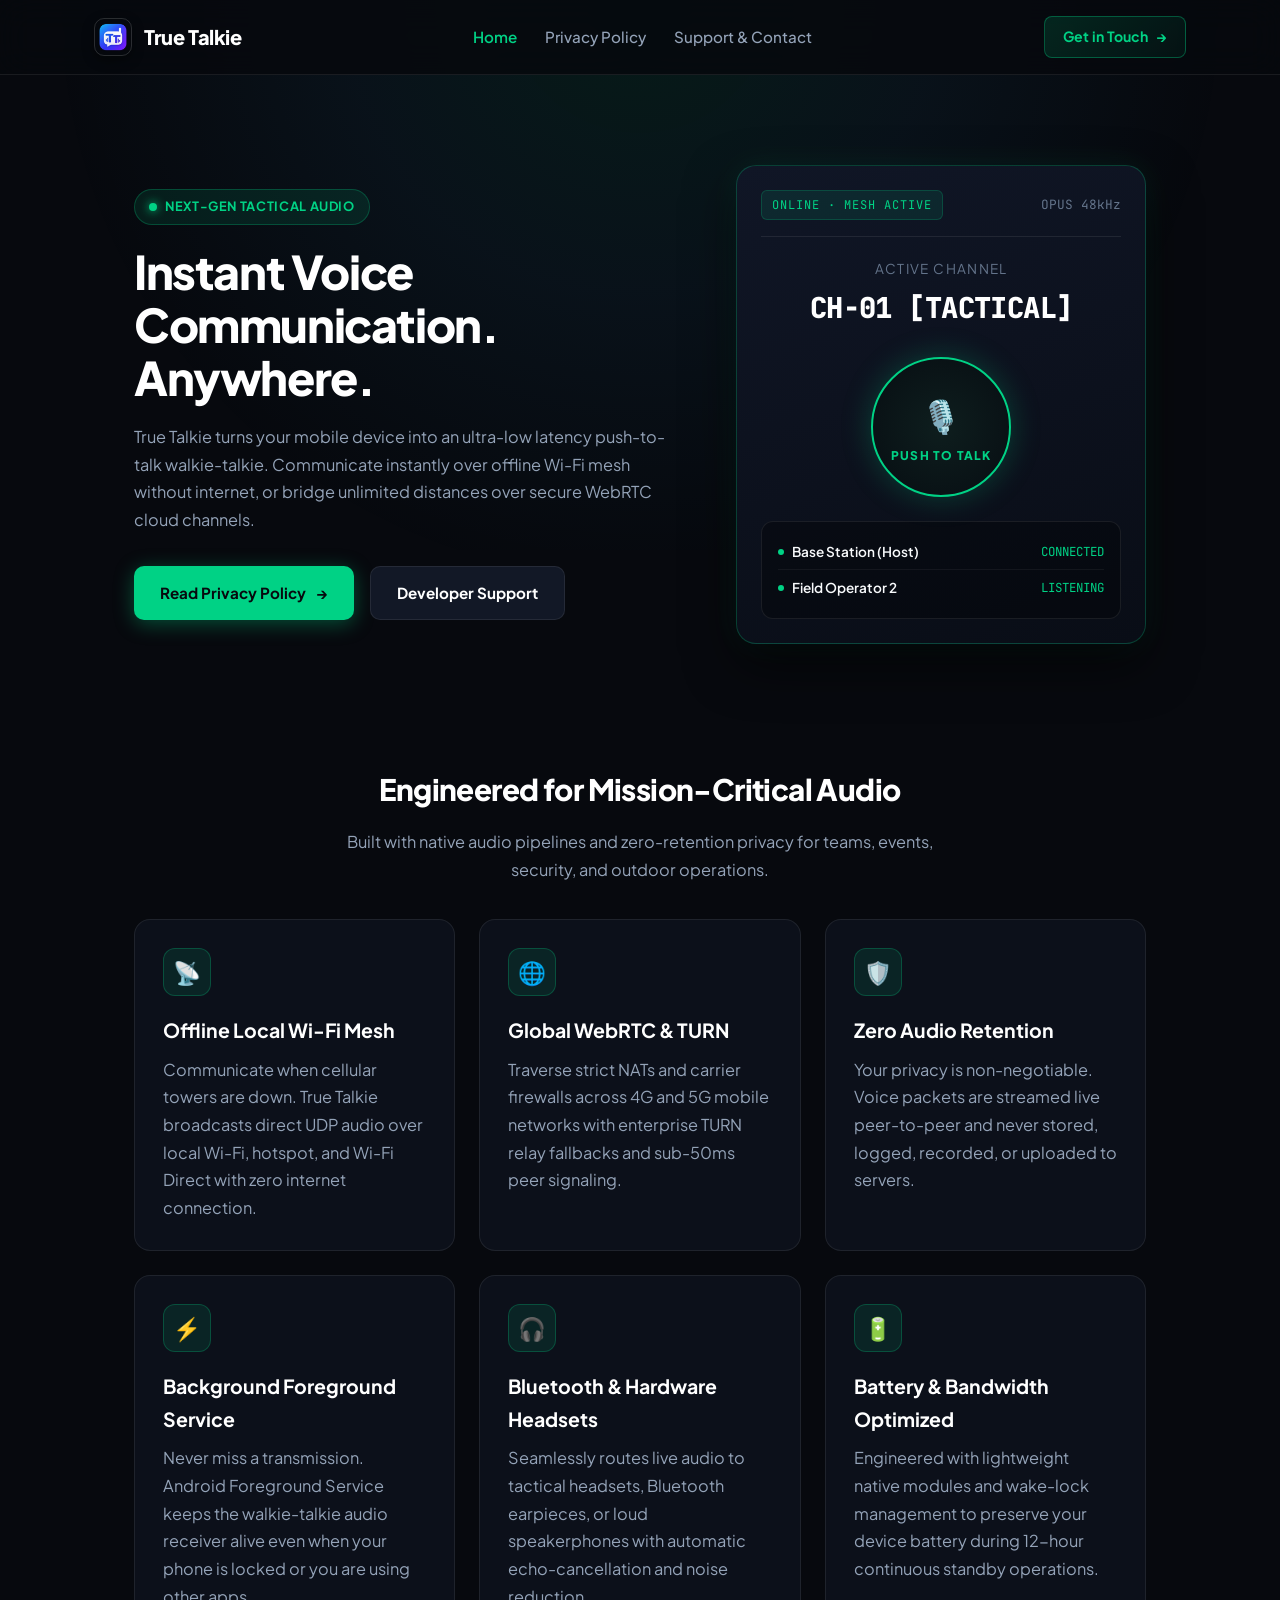
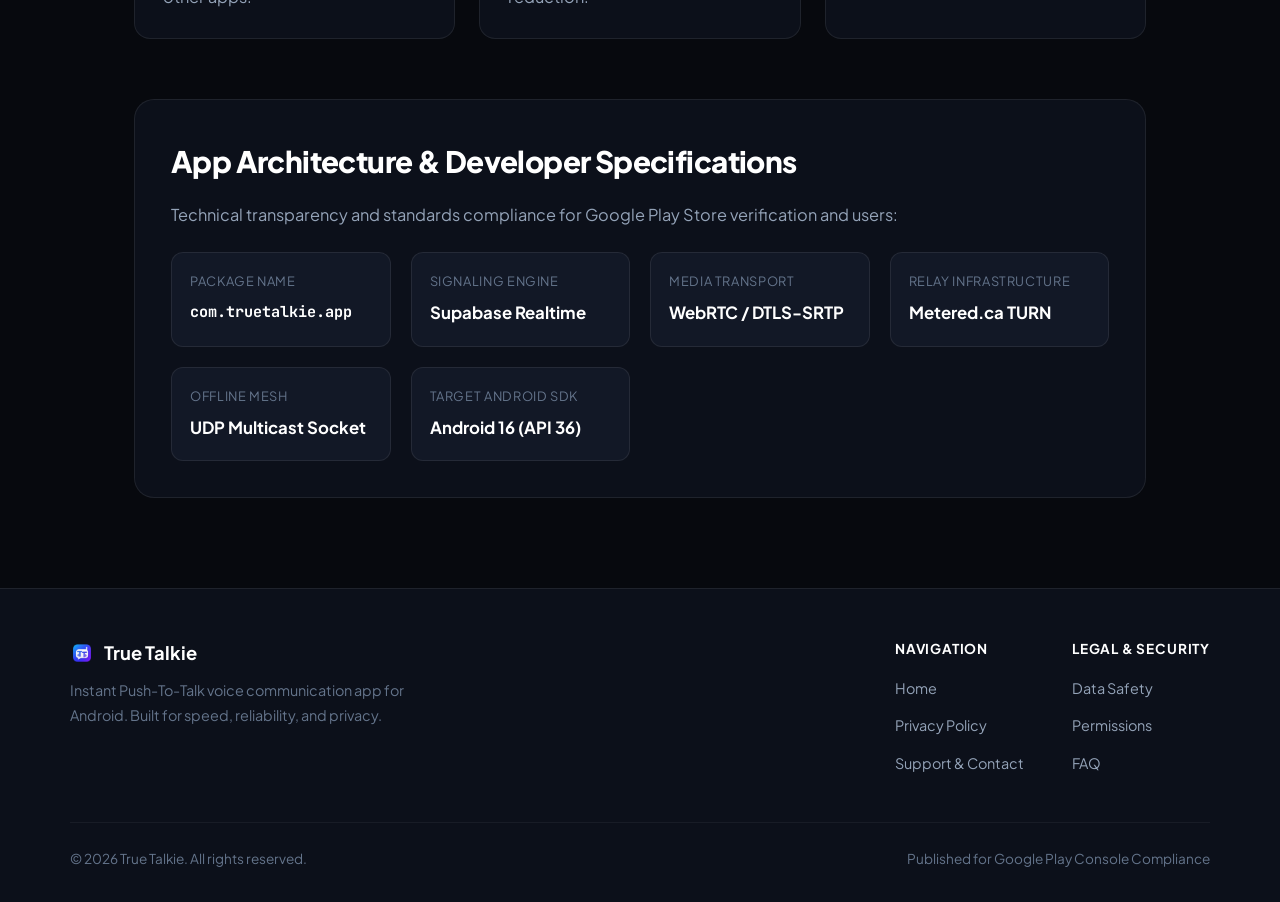
==== index.html @ cc9174ef "feat: publish true talkie official website, privacy policy, and support pages" ====
<!DOCTYPE html>
<html lang="en">
<head>
  <meta charset="UTF-8">
  <meta name="viewport" content="width=device-width, initial-scale=1.0">
  <title>True Talkie - Real-Time Push-To-Talk Voice App</title>
  <meta name="description" content="True Talkie: Instant low-latency push-to-talk voice communication app. Works over offline Wi-Fi mesh without internet and encrypted WebRTC channels.">
  <link rel="icon" type="image/png" href="assets/favicon.png">
  <link rel="stylesheet" href="style.css">
  <style>
    /* Home Page Specific Styling */
    .hero {
      padding: 40px 0 60px 0;
      display: grid;
      grid-template-columns: 1.15fr 0.85fr;
      gap: 48px;
      align-items: center;
    }

    .hero-content {
      max-width: 580px;
    }

    .hero-actions {
      display: flex;
      flex-wrap: wrap;
      gap: 16px;
      margin-top: 32px;
    }

    /* Tactical HUD Preview Card */
    .hud-card {
      background: linear-gradient(160deg, #101626, #090d16);
      border: 1px solid rgba(0, 210, 133, 0.25);
      border-radius: 20px;
      padding: 24px;
      box-shadow: 0 20px 50px rgba(0, 0, 0, 0.6), 0 0 30px rgba(0, 210, 133, 0.1);
      position: relative;
      overflow: hidden;
    }

    .hud-header {
      display: flex;
      justify-content: space-between;
      align-items: center;
      padding-bottom: 16px;
      border-bottom: 1px solid var(--border);
      margin-bottom: 20px;
    }

    .hud-tag {
      font-family: var(--font-mono);
      font-size: 0.75rem;
      letter-spacing: 0.08em;
      color: var(--accent);
      background: rgba(0, 210, 133, 0.1);
      padding: 4px 10px;
      border-radius: 6px;
      border: 1px solid rgba(0, 210, 133, 0.2);
    }

    .hud-channel {
      text-align: center;
      margin-bottom: 24px;
    }

    .hud-channel-title {
      font-size: 0.85rem;
      color: var(--text-dim);
      text-transform: uppercase;
      letter-spacing: 0.1em;
      margin-bottom: 4px;
    }

    .hud-channel-name {
      font-size: 1.8rem;
      font-weight: 800;
      color: #fff;
      font-family: var(--font-mono);
      letter-spacing: -0.02em;
    }

    .ptt-visual {
      background: radial-gradient(circle, #0e1e1e 0%, #070d12 100%);
      border: 2px solid var(--accent);
      border-radius: 50%;
      width: 140px;
      height: 140px;
      margin: 0 auto 24px auto;
      display: flex;
      flex-direction: column;
      align-items: center;
      justify-content: center;
      box-shadow: 0 0 30px rgba(0, 210, 133, 0.25);
      cursor: pointer;
      user-select: none;
      transition: all 0.2s ease;
    }

    .ptt-visual:hover {
      transform: scale(1.03);
      box-shadow: 0 0 45px rgba(0, 210, 133, 0.45);
    }

    .ptt-icon {
      font-size: 2rem;
      margin-bottom: 4px;
    }

    .ptt-label {
      font-size: 0.75rem;
      font-weight: 800;
      color: var(--accent);
      letter-spacing: 0.1em;
    }

    .peer-list {
      background: rgba(0, 0, 0, 0.3);
      border-radius: 12px;
      padding: 12px 16px;
      border: 1px solid var(--border);
    }

    .peer-item {
      display: flex;
      justify-content: space-between;
      align-items: center;
      font-size: 0.85rem;
      padding: 6px 0;
    }

    .peer-item:not(:last-child) {
      border-bottom: 1px solid rgba(255, 255, 255, 0.05);
    }

    .peer-name {
      color: var(--text-primary);
      font-weight: 600;
      display: flex;
      align-items: center;
      gap: 8px;
    }

    .peer-dot {
      width: 6px;
      height: 6px;
      border-radius: 50%;
      background: var(--accent);
    }

    .peer-status {
      font-size: 0.78rem;
      color: var(--accent);
      font-family: var(--font-mono);
    }

    /* Grid Sections */
    .features-grid {
      display: grid;
      grid-template-columns: repeat(auto-fit, minmax(310px, 1fr));
      gap: 24px;
      margin-top: 36px;
    }

    .feature-icon {
      width: 48px;
      height: 48px;
      border-radius: 12px;
      background: rgba(0, 210, 133, 0.1);
      border: 1px solid rgba(0, 210, 133, 0.25);
      color: var(--accent);
      display: flex;
      align-items: center;
      justify-content: center;
      font-size: 1.4rem;
      margin-bottom: 18px;
    }

    /* Architecture Section */
    .arch-box {
      margin-top: 60px;
      background: var(--bg-surface);
      border: 1px solid var(--border);
      border-radius: 20px;
      padding: 36px;
    }

    .specs-grid {
      display: grid;
      grid-template-columns: repeat(auto-fit, minmax(200px, 1fr));
      gap: 20px;
      margin-top: 24px;
    }

    .spec-item {
      background: var(--bg-card);
      border: 1px solid var(--border);
      border-radius: 12px;
      padding: 18px;
    }

    .spec-label {
      font-size: 0.8rem;
      color: var(--text-dim);
      text-transform: uppercase;
      letter-spacing: 0.05em;
      margin-bottom: 6px;
    }

    .spec-val {
      font-size: 1.05rem;
      font-weight: 700;
      color: #fff;
    }

    @media (max-width: 900px) {
      .hero {
        grid-template-columns: 1fr;
        gap: 40px;
      }
      .hud-card {
        max-width: 420px;
        margin: 0 auto;
      }
    }
  </style>
</head>
<body>
  <div class="ambient-glow"></div>

  <!-- Navbar -->
  <nav class="navbar">
    <div class="nav-container">
      <a href="index.html" class="nav-brand">
        <img src="assets/logo.png" alt="True Talkie Logo" class="nav-logo">
        <span>True Talkie</span>
      </a>
      <ul class="nav-links">
        <li><a href="index.html" class="nav-link active">Home</a></li>
        <li><a href="privacy.html" class="nav-link">Privacy Policy</a></li>
        <li><a href="contact.html" class="nav-link">Support & Contact</a></li>
      </ul>
      <a href="contact.html" class="nav-cta">
        <span>Get in Touch</span>
        →
      </a>
    </div>
  </nav>

  <main>
    <div class="container">
      <!-- Hero Section -->
      <section class="hero">
        <div class="hero-content">
          <div class="badge">
            <span class="pulse-dot"></span>
            Next-Gen Tactical Audio
          </div>
          <h1>Instant Voice Communication. Anywhere.</h1>
          <p>
            True Talkie turns your mobile device into an ultra-low latency push-to-talk walkie-talkie. Communicate instantly over offline Wi-Fi mesh without internet, or bridge unlimited distances over secure WebRTC cloud channels.
          </p>
          <div class="hero-actions">
            <a href="privacy.html" class="btn btn-primary">
              <span>Read Privacy Policy</span>
              →
            </a>
            <a href="contact.html" class="btn btn-secondary">
              Developer Support
            </a>
          </div>
        </div>

        <!-- HUD Preview -->
        <div class="hud-card">
          <div class="hud-header">
            <span class="hud-tag">ONLINE · MESH ACTIVE</span>
            <span style="font-size: 0.8rem; color: var(--text-dim); font-family: var(--font-mono);">OPUS 48kHz</span>
          </div>

          <div class="hud-channel">
            <div class="hud-channel-title">Active Channel</div>
            <div class="hud-channel-name">CH-01 [TACTICAL]</div>
          </div>

          <div class="ptt-visual">
            <div class="ptt-icon">🎙️</div>
            <div class="ptt-label">PUSH TO TALK</div>
          </div>

          <div class="peer-list">
            <div class="peer-item">
              <div class="peer-name">
                <span class="peer-dot"></span>
                <span>Base Station (Host)</span>
              </div>
              <span class="peer-status">CONNECTED</span>
            </div>
            <div class="peer-item">
              <div class="peer-name">
                <span class="peer-dot"></span>
                <span>Field Operator 2</span>
              </div>
              <span class="peer-status">LISTENING</span>
            </div>
          </div>
        </div>
      </section>

      <!-- Key Capabilities -->
      <section style="margin-top: 60px;">
        <div style="text-align: center; max-width: 600px; margin: 0 auto 30px auto;">
          <h2>Engineered for Mission-Critical Audio</h2>
          <p>Built with native audio pipelines and zero-retention privacy for teams, events, security, and outdoor operations.</p>
        </div>

        <div class="features-grid">
          <div class="card">
            <div class="feature-icon">📡</div>
            <h3>Offline Local Wi-Fi Mesh</h3>
            <p>Communicate when cellular towers are down. True Talkie broadcasts direct UDP audio over local Wi-Fi, hotspot, and Wi-Fi Direct with zero internet connection.</p>
          </div>

          <div class="card">
            <div class="feature-icon">🌐</div>
            <h3>Global WebRTC & TURN</h3>
            <p>Traverse strict NATs and carrier firewalls across 4G and 5G mobile networks with enterprise TURN relay fallbacks and sub-50ms peer signaling.</p>
          </div>

          <div class="card">
            <div class="feature-icon">🛡️</div>
            <h3>Zero Audio Retention</h3>
            <p>Your privacy is non-negotiable. Voice packets are streamed live peer-to-peer and never stored, logged, recorded, or uploaded to servers.</p>
          </div>

          <div class="card">
            <div class="feature-icon">⚡</div>
            <h3>Background Foreground Service</h3>
            <p>Never miss a transmission. Android Foreground Service keeps the walkie-talkie audio receiver alive even when your phone is locked or you are using other apps.</p>
          </div>

          <div class="card">
            <div class="feature-icon">🎧</div>
            <h3>Bluetooth & Hardware Headsets</h3>
            <p>Seamlessly routes live audio to tactical headsets, Bluetooth earpieces, or loud speakerphones with automatic echo-cancellation and noise reduction.</p>
          </div>

          <div class="card">
            <div class="feature-icon">🔋</div>
            <h3>Battery & Bandwidth Optimized</h3>
            <p>Engineered with lightweight native modules and wake-lock management to preserve your device battery during 12-hour continuous standby operations.</p>
          </div>
        </div>
      </section>

      <!-- Architecture Overview -->
      <section class="arch-box">
        <h2>App Architecture & Developer Specifications</h2>
        <p>Technical transparency and standards compliance for Google Play Store verification and users:</p>

        <div class="specs-grid">
          <div class="spec-item">
            <div class="spec-label">Package Name</div>
            <div class="spec-val" style="font-family: var(--font-mono); font-size: 0.95rem;">com.truetalkie.app</div>
          </div>
          <div class="spec-item">
            <div class="spec-label">Signaling Engine</div>
            <div class="spec-val">Supabase Realtime</div>
          </div>
          <div class="spec-item">
            <div class="spec-label">Media Transport</div>
            <div class="spec-val">WebRTC / DTLS-SRTP</div>
          </div>
          <div class="spec-item">
            <div class="spec-label">Relay Infrastructure</div>
            <div class="spec-val">Metered.ca TURN</div>
          </div>
          <div class="spec-item">
            <div class="spec-label">Offline Mesh</div>
            <div class="spec-val">UDP Multicast Socket</div>
          </div>
          <div class="spec-item">
            <div class="spec-label">Target Android SDK</div>
            <div class="spec-val">Android 16 (API 36)</div>
          </div>
        </div>
      </section>
    </div>
  </main>

  <!-- Footer -->
  <footer>
    <div class="footer-container">
      <div class="footer-brand">
        <h4>
          <img src="assets/logo.png" alt="Logo" style="width: 24px; height: 24px; border-radius: 6px;">
          True Talkie
        </h4>
        <p>Instant Push-To-Talk voice communication app for Android. Built for speed, reliability, and privacy.</p>
      </div>
      <div class="footer-links">
        <div class="footer-col">
          <h5>Navigation</h5>
          <ul>
            <li><a href="index.html">Home</a></li>
            <li><a href="privacy.html">Privacy Policy</a></li>
            <li><a href="contact.html">Support & Contact</a></li>
          </ul>
        </div>
        <div class="footer-col">
          <h5>Legal & Security</h5>
          <ul>
            <li><a href="privacy.html">Data Safety</a></li>
            <li><a href="privacy.html#permissions">Permissions</a></li>
            <li><a href="contact.html#faq">FAQ</a></li>
          </ul>
        </div>
      </div>
    </div>
    <div class="footer-bottom">
      <span>&copy; 2026 True Talkie. All rights reserved.</span>
      <span>Published for Google Play Console Compliance</span>
    </div>
  </footer>
</body>
</html>
---- style.css ----
/* True Talkie - Shared Modern Design System */
@import url('https://fonts.googleapis.com/css2?family=Plus+Jakarta+Sans:wght@300;400;500;600;700;800&family=JetBrains+Mono:wght@400;500;700&display=swap');

:root {
  --bg-primary: #07090e;
  --bg-surface: #0c101a;
  --bg-card: #121826;
  --bg-card-hover: #172032;
  --border: rgba(255, 255, 255, 0.08);
  --border-active: rgba(0, 210, 133, 0.35);
  --accent: #00d285;
  --accent-glow: rgba(0, 210, 133, 0.2);
  --cyan: #38bdf8;
  --cyan-glow: rgba(56, 189, 248, 0.18);
  --text-primary: #f8fafc;
  --text-muted: #94a3b8;
  --text-dim: #64748b;
  --font-main: 'Plus Jakarta Sans', -apple-system, BlinkMacSystemFont, 'Segoe UI', Roboto, sans-serif;
  --font-mono: 'JetBrains Mono', monospace;
}

* {
  box-sizing: border-box;
  margin: 0;
  padding: 0;
}

html {
  scroll-behavior: smooth;
}

body {
  font-family: var(--font-main);
  background-color: var(--bg-primary);
  color: var(--text-primary);
  line-height: 1.7;
  -webkit-font-smoothing: antialiased;
  min-height: 100vh;
  display: flex;
  flex-direction: column;
}

.ambient-glow {
  position: fixed;
  top: 0;
  left: 50%;
  transform: translateX(-50%);
  width: 100%;
  max-width: 1400px;
  height: 550px;
  background: radial-gradient(circle at 50% 0%, rgba(0, 210, 133, 0.09) 0%, rgba(56, 189, 248, 0.05) 35%, transparent 70%);
  pointer-events: none;
  z-index: 0;
}

/* Navigation */
.navbar {
  position: sticky;
  top: 0;
  z-index: 100;
  background: rgba(7, 9, 14, 0.85);
  backdrop-filter: blur(16px);
  -webkit-backdrop-filter: blur(16px);
  border-bottom: 1px solid var(--border);
}

.nav-container {
  max-width: 1140px;
  margin: 0 auto;
  padding: 16px 24px;
  display: flex;
  align-items: center;
  justify-content: space-between;
}

.nav-brand {
  display: flex;
  align-items: center;
  gap: 12px;
  text-decoration: none;
  color: #fff;
  font-weight: 800;
  font-size: 1.25rem;
  letter-spacing: -0.02em;
}

.nav-logo {
  width: 38px;
  height: 38px;
  border-radius: 10px;
  object-fit: cover;
  border: 1px solid rgba(255, 255, 255, 0.15);
  box-shadow: 0 4px 12px rgba(0, 0, 0, 0.4);
}

.nav-links {
  display: flex;
  align-items: center;
  gap: 28px;
  list-style: none;
}

.nav-link {
  color: var(--text-muted);
  text-decoration: none;
  font-size: 0.95rem;
  font-weight: 500;
  transition: color 0.2s ease;
}

.nav-link:hover {
  color: #ffffff;
}

.nav-link.active {
  color: var(--accent);
  font-weight: 600;
}

.nav-cta {
  display: inline-flex;
  align-items: center;
  gap: 8px;
  padding: 8px 18px;
  border-radius: 8px;
  background: linear-gradient(135deg, rgba(0, 210, 133, 0.15), rgba(0, 210, 133, 0.05));
  border: 1px solid rgba(0, 210, 133, 0.35);
  color: var(--accent);
  text-decoration: none;
  font-size: 0.88rem;
  font-weight: 700;
  transition: all 0.2s ease;
}

.nav-cta:hover {
  background: rgba(0, 210, 133, 0.25);
  transform: translateY(-1px);
  box-shadow: 0 4px 14px var(--accent-glow);
}

/* Main */
main {
  flex: 1;
  position: relative;
  z-index: 1;
}

.container {
  max-width: 1060px;
  margin: 0 auto;
  padding: 50px 24px 90px 24px;
}

.badge {
  display: inline-flex;
  align-items: center;
  gap: 8px;
  padding: 6px 14px;
  border-radius: 9999px;
  background: rgba(0, 210, 133, 0.1);
  border: 1px solid rgba(0, 210, 133, 0.25);
  color: var(--accent);
  font-size: 0.8rem;
  font-weight: 700;
  letter-spacing: 0.05em;
  text-transform: uppercase;
  margin-bottom: 20px;
}

.pulse-dot {
  width: 8px;
  height: 8px;
  border-radius: 50%;
  background: var(--accent);
  box-shadow: 0 0 10px var(--accent);
  animation: pulse 2s infinite;
}

@keyframes pulse {
  0%, 100% { opacity: 1; transform: scale(1); }
  50% { opacity: 0.4; transform: scale(0.85); }
}

.btn {
  display: inline-flex;
  align-items: center;
  justify-content: center;
  gap: 10px;
  padding: 13px 26px;
  border-radius: 10px;
  font-size: 0.95rem;
  font-weight: 700;
  text-decoration: none;
  transition: all 0.2s ease;
  cursor: pointer;
  border: none;
}

.btn-primary {
  background: #00d285;
  color: #07090e;
  box-shadow: 0 4px 20px rgba(0, 210, 133, 0.35);
}

.btn-primary:hover {
  background: #00ea94;
  transform: translateY(-2px);
  box-shadow: 0 6px 26px rgba(0, 210, 133, 0.5);
}

.btn-secondary {
  background: var(--bg-card);
  border: 1px solid var(--border);
  color: #fff;
}

.btn-secondary:hover {
  background: var(--bg-card-hover);
  border-color: rgba(255, 255, 255, 0.2);
  transform: translateY(-2px);
}

h1 {
  font-size: 2.9rem;
  font-weight: 800;
  letter-spacing: -0.03em;
  line-height: 1.15;
  color: #fff;
  margin-bottom: 18px;
}

h2 {
  font-size: 1.85rem;
  font-weight: 800;
  letter-spacing: -0.02em;
  color: #fff;
  margin-bottom: 14px;
}

h3 {
  font-size: 1.22rem;
  font-weight: 700;
  color: #fff;
  margin-bottom: 8px;
}

p {
  color: var(--text-muted);
  font-size: 1.02rem;
  line-height: 1.7;
}

/* Card */
.card {
  background: var(--bg-surface);
  border: 1px solid var(--border);
  border-radius: 16px;
  padding: 28px;
  transition: all 0.25s ease;
}

.card:hover {
  background: var(--bg-card);
  border-color: rgba(255, 255, 255, 0.16);
  transform: translateY(-3px);
  box-shadow: 0 16px 36px rgba(0, 0, 0, 0.4);
}

/* Footer */
footer {
  border-top: 1px solid var(--border);
  background: var(--bg-surface);
  padding: 48px 24px 32px 24px;
  margin-top: auto;
  position: relative;
  z-index: 1;
}

.footer-container {
  max-width: 1140px;
  margin: 0 auto;
  display: flex;
  flex-wrap: wrap;
  justify-content: space-between;
  gap: 32px;
}

.footer-brand {
  max-width: 380px;
}

.footer-brand h4 {
  color: #fff;
  font-size: 1.15rem;
  margin-bottom: 10px;
  display: flex;
  align-items: center;
  gap: 10px;
}

.footer-brand p {
  font-size: 0.9rem;
  color: var(--text-dim);
}

.footer-links {
  display: flex;
  gap: 48px;
}

.footer-col h5 {
  color: #fff;
  font-size: 0.85rem;
  font-weight: 700;
  text-transform: uppercase;
  letter-spacing: 0.06em;
  margin-bottom: 14px;
}

.footer-col ul {
  list-style: none;
}

.footer-col li {
  margin-bottom: 10px;
}

.footer-col a {
  color: var(--text-muted);
  text-decoration: none;
  font-size: 0.9rem;
  transition: color 0.2s;
}

.footer-col a:hover {
  color: var(--accent);
}

.footer-bottom {
  max-width: 1140px;
  margin: 36px auto 0 auto;
  padding-top: 24px;
  border-top: 1px solid rgba(255, 255, 255, 0.05);
  display: flex;
  justify-content: space-between;
  align-items: center;
  font-size: 0.85rem;
  color: var(--text-dim);
}

@media (max-width: 768px) {
  h1 { font-size: 2.2rem; }
  h2 { font-size: 1.5rem; }
  .footer-bottom { flex-direction: column; gap: 12px; text-align: center; }
  .container { padding: 40px 16px 80px 16px; }
  .nav-links { gap: 16px; }
}
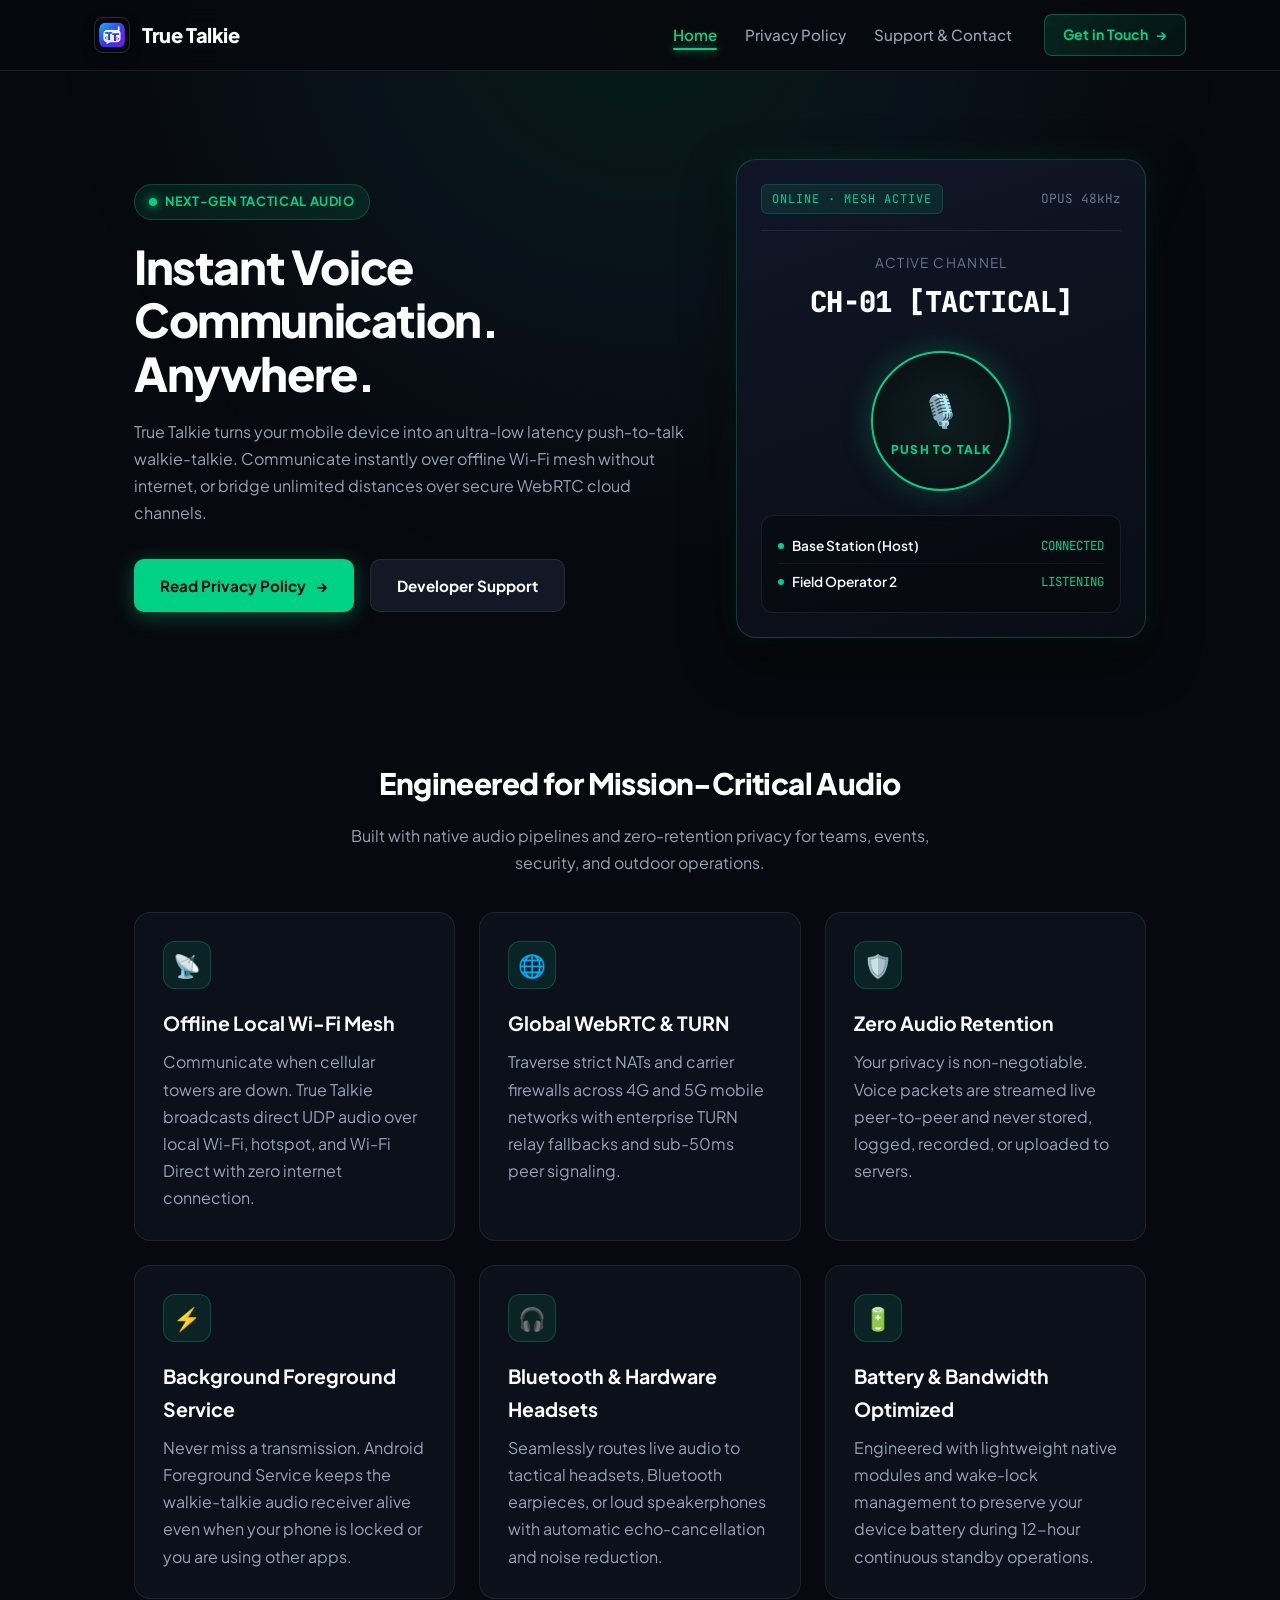
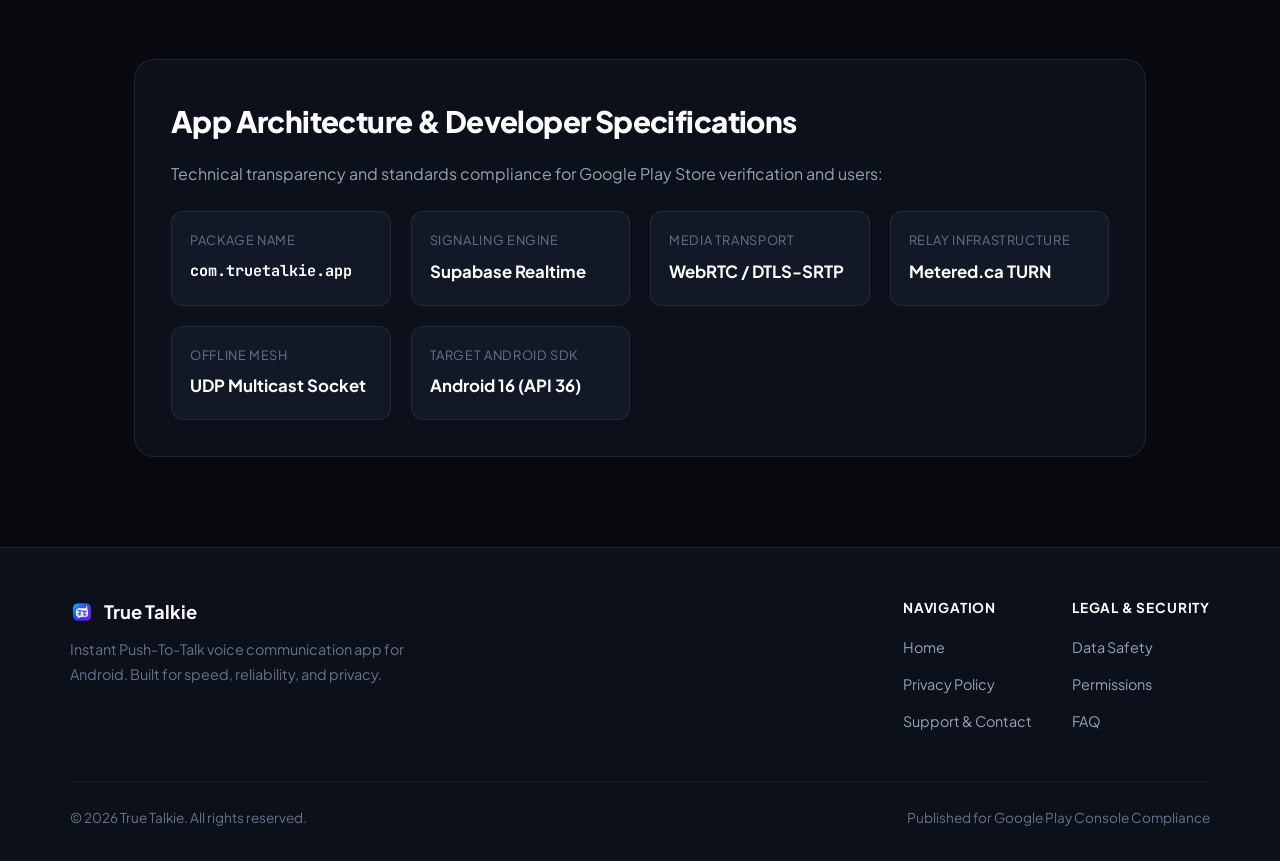
==== commit a5d6a1d4: "mobile-responsive" ====
--- a/index.html
+++ b/index.html
@@ -213,14 +213,55 @@
       color: #fff;
     }
 
-    @media (max-width: 900px) {
+        @media (max-width: 900px) {
       .hero {
         grid-template-columns: 1fr;
-        gap: 40px;
+        gap: 36px;
+        padding: 20px 0 40px 0;
+      }
+      .hero-content {
+        max-width: 100%;
+        text-align: center;
+      }
+      .badge {
+        margin: 0 auto 16px auto;
+      }
+      .hero-actions {
+        justify-content: center;
       }
       .hud-card {
-        max-width: 420px;
+        max-width: 380px;
         margin: 0 auto;
+        width: 100%;
+        padding: 20px 16px;
+      }
+      .ptt-visual {
+        width: 120px;
+        height: 120px;
+      }
+      .features-grid {
+        grid-template-columns: 1fr;
+        gap: 16px;
+      }
+      .arch-box {
+        padding: 24px 18px;
+        margin-top: 40px;
+      }
+      .specs-grid {
+        grid-template-columns: 1fr 1fr;
+        gap: 12px;
+      }
+    }
+    @media (max-width: 480px) {
+      .hero-actions {
+        flex-direction: column;
+        width: 100%;
+      }
+      .hero-actions .btn {
+        width: 100%;
+      }
+      .specs-grid {
+        grid-template-columns: 1fr;
       }
     }
   </style>
@@ -229,21 +270,35 @@
   <div class="ambient-glow"></div>
 
   <!-- Navbar -->
+    <!-- Responsive Navbar -->
   <nav class="navbar">
     <div class="nav-container">
       <a href="index.html" class="nav-brand">
         <img src="assets/logo.png" alt="True Talkie Logo" class="nav-logo">
         <span>True Talkie</span>
       </a>
-      <ul class="nav-links">
-        <li><a href="index.html" class="nav-link active">Home</a></li>
-        <li><a href="privacy.html" class="nav-link">Privacy Policy</a></li>
-        <li><a href="contact.html" class="nav-link">Support & Contact</a></li>
-      </ul>
-      <a href="contact.html" class="nav-cta">
-        <span>Get in Touch</span>
-        →
-      </a>
+
+      <!-- Mobile Hamburger Toggle -->
+      <button class="nav-toggle" id="navToggle" aria-label="Toggle navigation menu" aria-expanded="false">
+        <span class="hamburger-bar"></span>
+        <span class="hamburger-bar"></span>
+        <span class="hamburger-bar"></span>
+      </button>
+
+      <!-- Nav Menu (Desktop & Mobile Drawer) -->
+      <div class="nav-menu" id="navMenu">
+        <ul class="nav-links">
+          <li><a href="index.html" class="nav-link active">Home</a></li>
+          <li><a href="privacy.html" class="nav-link">Privacy Policy</a></li>
+          <li><a href="contact.html" class="nav-link">Support & Contact</a></li>
+        </ul>
+        <div class="nav-cta-wrapper">
+          <a href="contact.html" class="nav-cta">
+            <span>Get in Touch</span>
+            <span>→</span>
+          </a>
+        </div>
+      </div>
     </div>
   </nav>
 
@@ -422,5 +477,6 @@
       <span>Published for Google Play Console Compliance</span>
     </div>
   </footer>
+  <script src="nav.js"></script>
 </body>
 </html>
--- a/style.css
+++ b/style.css
@@ -1,4 +1,4 @@
-/* True Talkie - Shared Modern Design System */
+/* True Talkie - Shared Modern Responsive Design System */
 @import url('https://fonts.googleapis.com/css2?family=Plus+Jakarta+Sans:wght@300;400;500;600;700;800&family=JetBrains+Mono:wght@400;500;700&display=swap');
 
 :root {
@@ -27,6 +27,7 @@
 
 html {
   scroll-behavior: smooth;
+  -webkit-text-size-adjust: 100%;
 }
 
 body {
@@ -38,6 +39,7 @@
   min-height: 100vh;
   display: flex;
   flex-direction: column;
+  overflow-x: hidden;
 }
 
 .ambient-glow {
@@ -53,24 +55,28 @@
   z-index: 0;
 }
 
-/* Navigation */
+/* =========================================================
+   NAVIGATION (Desktop & Mobile Drawer)
+========================================================= */
 .navbar {
   position: sticky;
   top: 0;
-  z-index: 100;
-  background: rgba(7, 9, 14, 0.85);
-  backdrop-filter: blur(16px);
-  -webkit-backdrop-filter: blur(16px);
+  z-index: 1000;
+  background: rgba(7, 9, 14, 0.92);
+  backdrop-filter: blur(18px);
+  -webkit-backdrop-filter: blur(18px);
   border-bottom: 1px solid var(--border);
+  width: 100%;
 }
 
 .nav-container {
   max-width: 1140px;
   margin: 0 auto;
-  padding: 16px 24px;
+  padding: 14px 24px;
   display: flex;
   align-items: center;
   justify-content: space-between;
+  position: relative;
 }
 
 .nav-brand {
@@ -82,22 +88,31 @@
   font-weight: 800;
   font-size: 1.25rem;
   letter-spacing: -0.02em;
+  z-index: 1002;
 }
 
 .nav-logo {
-  width: 38px;
-  height: 38px;
-  border-radius: 10px;
+  width: 36px;
+  height: 36px;
+  border-radius: 9px;
   object-fit: cover;
   border: 1px solid rgba(255, 255, 255, 0.15);
   box-shadow: 0 4px 12px rgba(0, 0, 0, 0.4);
 }
 
+.nav-menu {
+  display: flex;
+  align-items: center;
+  gap: 32px;
+}
+
 .nav-links {
   display: flex;
   align-items: center;
   gap: 28px;
   list-style: none;
+  padding: 0;
+  margin: 0;
 }
 
 .nav-link {
@@ -106,6 +121,8 @@
   font-size: 0.95rem;
   font-weight: 500;
   transition: color 0.2s ease;
+  position: relative;
+  padding: 6px 0;
 }
 
 .nav-link:hover {
@@ -115,6 +132,18 @@
 .nav-link.active {
   color: var(--accent);
   font-weight: 600;
+}
+
+.nav-link.active::after {
+  content: '';
+  position: absolute;
+  bottom: 0;
+  left: 0;
+  width: 100%;
+  height: 2px;
+  background: var(--accent);
+  border-radius: 2px;
+  box-shadow: 0 0 8px var(--accent);
 }
 
 .nav-cta {
@@ -130,6 +159,7 @@
   font-size: 0.88rem;
   font-weight: 700;
   transition: all 0.2s ease;
+  white-space: nowrap;
 }
 
 .nav-cta:hover {
@@ -138,17 +168,65 @@
   box-shadow: 0 4px 14px var(--accent-glow);
 }
 
-/* Main */
+/* Mobile Toggle Hamburger Button */
+.nav-toggle {
+  display: none;
+  flex-direction: column;
+  justify-content: center;
+  gap: 5px;
+  width: 42px;
+  height: 42px;
+  background: var(--bg-card);
+  border: 1px solid var(--border);
+  border-radius: 10px;
+  padding: 10px;
+  cursor: pointer;
+  z-index: 1002;
+  transition: all 0.2s ease;
+}
+
+.nav-toggle:hover {
+  background: var(--bg-card-hover);
+  border-color: rgba(255, 255, 255, 0.2);
+}
+
+.hamburger-bar {
+  display: block;
+  width: 100%;
+  height: 2px;
+  background: #ffffff;
+  border-radius: 2px;
+  transition: transform 0.25s ease, opacity 0.25s ease;
+}
+
+/* Transform Hamburger to X when open */
+.nav-toggle.open .hamburger-bar:nth-child(1) {
+  transform: translateY(7px) rotate(45deg);
+}
+
+.nav-toggle.open .hamburger-bar:nth-child(2) {
+  opacity: 0;
+}
+
+.nav-toggle.open .hamburger-bar:nth-child(3) {
+  transform: translateY(-7px) rotate(-45deg);
+}
+
+/* =========================================================
+   MAIN CONTENT & TYPOGRAPHY
+========================================================= */
 main {
   flex: 1;
   position: relative;
   z-index: 1;
+  width: 100%;
 }
 
 .container {
   max-width: 1060px;
   margin: 0 auto;
-  padding: 50px 24px 90px 24px;
+  padding: 48px 24px 90px 24px;
+  width: 100%;
 }
 
 .badge {
@@ -194,6 +272,8 @@
   transition: all 0.2s ease;
   cursor: pointer;
   border: none;
+  min-height: 48px;
+  text-align: center;
 }
 
 .btn-primary {
@@ -221,7 +301,7 @@
 }
 
 h1 {
-  font-size: 2.9rem;
+  font-size: clamp(2rem, 5.2vw, 2.9rem);
   font-weight: 800;
   letter-spacing: -0.03em;
   line-height: 1.15;
@@ -230,7 +310,7 @@
 }
 
 h2 {
-  font-size: 1.85rem;
+  font-size: clamp(1.4rem, 4vw, 1.85rem);
   font-weight: 800;
   letter-spacing: -0.02em;
   color: #fff;
@@ -246,7 +326,7 @@
 
 p {
   color: var(--text-muted);
-  font-size: 1.02rem;
+  font-size: 1rem;
   line-height: 1.7;
 }
 
@@ -266,7 +346,28 @@
   box-shadow: 0 16px 36px rgba(0, 0, 0, 0.4);
 }
 
-/* Footer */
+/* Table Wrapper for Horizontal Scrolling */
+.table-wrapper {
+  overflow-x: auto;
+  -webkit-overflow-scrolling: touch;
+  margin: 20px 0;
+  border-radius: 14px;
+  border: 1px solid var(--border);
+  background: var(--bg-surface);
+  position: relative;
+}
+
+.table-hint {
+  font-size: 0.78rem;
+  color: var(--text-dim);
+  text-align: right;
+  margin-top: 6px;
+  display: none;
+}
+
+/* =========================================================
+   FOOTER
+========================================================= */
 footer {
   border-top: 1px solid var(--border);
   background: var(--bg-surface);
@@ -274,6 +375,7 @@
   margin-top: auto;
   position: relative;
   z-index: 1;
+  width: 100%;
 }
 
 .footer-container {
@@ -305,7 +407,8 @@
 
 .footer-links {
   display: flex;
-  gap: 48px;
+  flex-wrap: wrap;
+  gap: 40px;
 }
 
 .footer-col h5 {
@@ -348,10 +451,125 @@
   color: var(--text-dim);
 }
 
-@media (max-width: 768px) {
-  h1 { font-size: 2.2rem; }
-  h2 { font-size: 1.5rem; }
-  .footer-bottom { flex-direction: column; gap: 12px; text-align: center; }
-  .container { padding: 40px 16px 80px 16px; }
-  .nav-links { gap: 16px; }
-}
+/* =========================================================
+   RESPONSIVE MEDIA QUERIES (Mobile & Tablet)
+========================================================= */
+@media (max-width: 820px) {
+  .nav-container {
+    padding: 12px 18px;
+  }
+
+  .nav-toggle {
+    display: flex;
+  }
+
+  /* Slide-down Mobile Drawer */
+  .nav-menu {
+    position: absolute;
+    top: 100%;
+    left: 0;
+    width: 100%;
+    background: rgba(10, 14, 23, 0.98);
+    backdrop-filter: blur(24px);
+    -webkit-backdrop-filter: blur(24px);
+    border-bottom: 1px solid var(--border);
+    flex-direction: column;
+    align-items: stretch;
+    gap: 0;
+    padding: 16px 20px 24px 20px;
+    box-shadow: 0 20px 40px rgba(0, 0, 0, 0.8);
+    max-height: 0;
+    opacity: 0;
+    overflow: hidden;
+    pointer-events: none;
+    transition: max-height 0.35s ease, opacity 0.25s ease, padding 0.3s ease;
+  }
+
+  .nav-menu.open {
+    max-height: 420px;
+    opacity: 1;
+    pointer-events: auto;
+  }
+
+  .nav-links {
+    flex-direction: column;
+    align-items: stretch;
+    gap: 6px;
+    width: 100%;
+  }
+
+  .nav-link {
+    display: block;
+    padding: 12px 16px;
+    border-radius: 10px;
+    font-size: 1rem;
+    font-weight: 600;
+  }
+
+  .nav-link:hover {
+    background: rgba(255, 255, 255, 0.05);
+  }
+
+  .nav-link.active {
+    color: var(--accent);
+    background: rgba(0, 210, 133, 0.09);
+    border-left: 3px solid var(--accent);
+  }
+
+  .nav-link.active::after {
+    display: none;
+  }
+
+  .nav-cta-wrapper {
+    margin-top: 16px;
+    padding-top: 16px;
+    border-top: 1px solid var(--border);
+  }
+
+  .nav-cta {
+    display: flex;
+    justify-content: center;
+    width: 100%;
+    padding: 12px 20px;
+    font-size: 0.95rem;
+  }
+
+  .container {
+    padding: 32px 18px 70px 18px;
+  }
+
+  .card {
+    padding: 22px 18px;
+  }
+
+  .footer-bottom {
+    flex-direction: column;
+    gap: 12px;
+    text-align: center;
+  }
+
+  .table-hint {
+    display: block;
+  }
+}
+
+@media (max-width: 480px) {
+  .nav-brand {
+    font-size: 1.15rem;
+    gap: 9px;
+  }
+
+  .nav-logo {
+    width: 32px;
+    height: 32px;
+  }
+
+  .container {
+    padding: 24px 14px 60px 14px;
+  }
+
+  .btn {
+    width: 100%;
+    padding: 14px 20px;
+  }
+}
